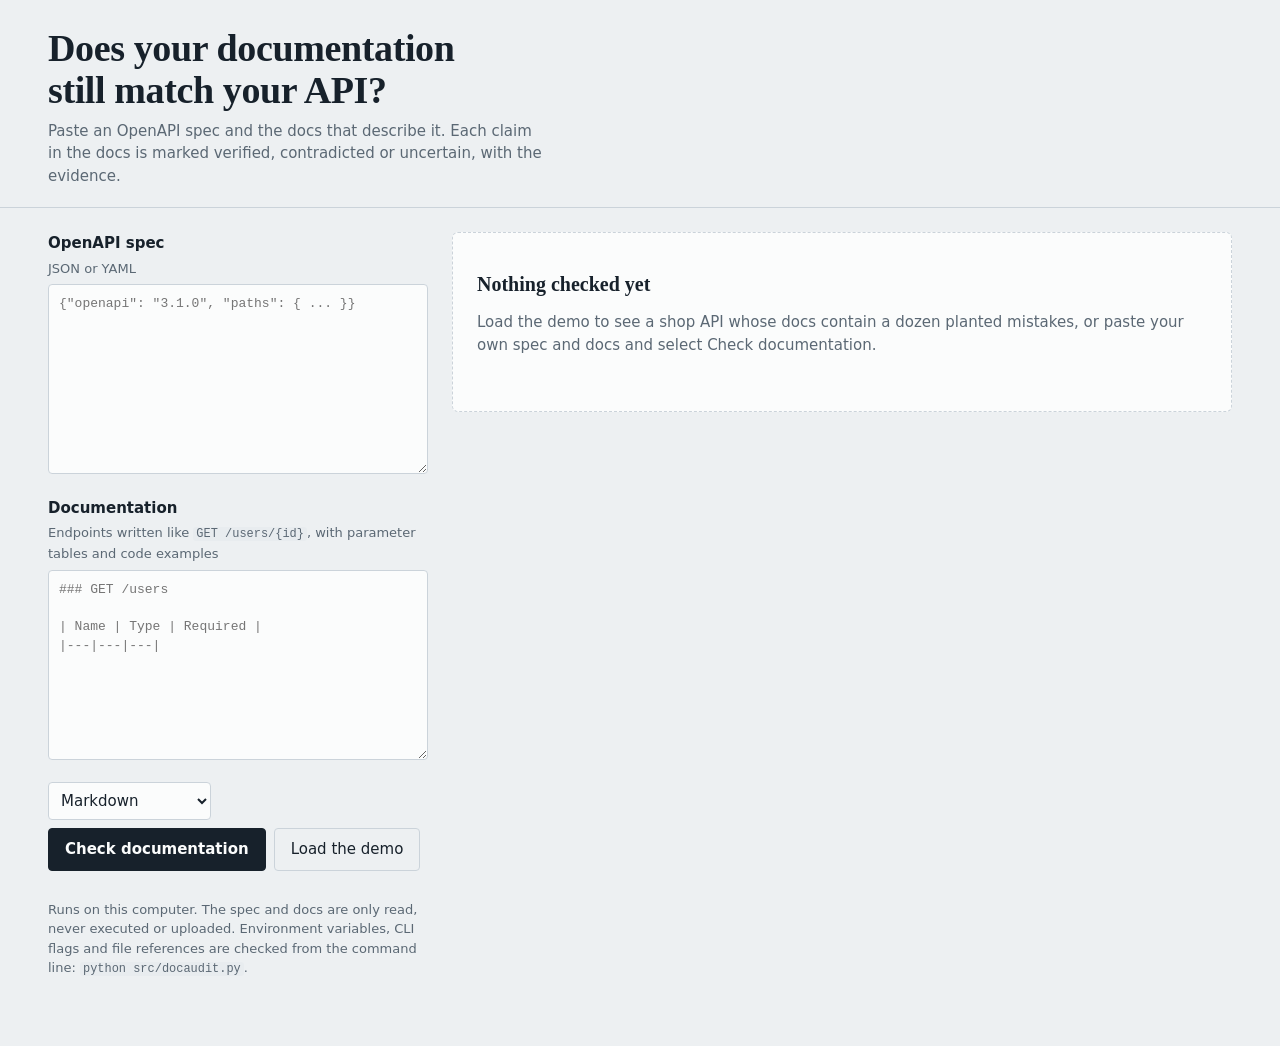
==== web/index.html @ e17659ed "feat: local web dashboard and demo project with planted documentation mistakes Co-Authored-By: Claud" ====
<!doctype html>
<html lang="en">
<head>
<meta charset="utf-8">
<meta name="viewport" content="width=device-width, initial-scale=1">
<title>Doc Check: does your documentation match your API?</title>
<style>
  :root {
    --paper: #edf0f2;
    --sheet: #fbfcfc;
    --ink: #17212b;
    --muted: #5b6874;
    --rule: #cbd3da;
    --red: #b8322a;
    --red-bg: #fbe9e7;
    --green: #1c7a5c;
    --green-bg: #e4f3ed;
    --amber: #96640f;
    --amber-bg: #fbf1dc;
    --blue: #2a4a7c;
    --serif: "Iowan Old Style", "Palatino Linotype", Palatino, Charter, Georgia, serif;
    --sans: system-ui, -apple-system, "Segoe UI", Roboto, sans-serif;
    --mono: ui-monospace, "Cascadia Mono", "SF Mono", Menlo, Consolas, monospace;
  }
  * { box-sizing: border-box; }
  body { margin: 0; background: var(--paper); color: var(--ink); font: 15px/1.5 var(--sans); }
  button, textarea, select { font: inherit; color: inherit; }
  :focus-visible { outline: 3px solid var(--blue); outline-offset: 2px; }

  header { padding: 28px clamp(16px, 4vw, 48px) 20px; display: flex; flex-wrap: wrap; gap: 24px;
    align-items: end; justify-content: space-between; border-bottom: 1px solid var(--rule); }
  h1 { margin: 0; font: 600 clamp(26px, 4vw, 38px)/1.1 var(--serif); letter-spacing: -0.01em; max-width: 22ch; }
  header p { margin: 8px 0 0; color: var(--muted); max-width: 52ch; }

  .score { text-align: right; min-width: 150px; }
  .score b { display: block; font: 600 64px/1 var(--serif); font-variant-numeric: tabular-nums; }
  .score span { color: var(--muted); font-size: 13px; }
  .score[data-band="good"] b { color: var(--green); }
  .score[data-band="mid"] b { color: var(--amber); }
  .score[data-band="bad"] b { color: var(--red); }

  main { display: grid; grid-template-columns: minmax(280px, 380px) 1fr; gap: 24px;
    padding: 24px clamp(16px, 4vw, 48px) 56px; align-items: start; }
  @media (max-width: 860px) { main { grid-template-columns: 1fr; } }

  .inputs { display: grid; gap: 16px; position: sticky; top: 16px; }
  @media (max-width: 860px) { .inputs { position: static; } }
  label { display: block; font-weight: 600; margin-bottom: 4px; }
  .hint { color: var(--muted); font-size: 13px; margin: 0 0 6px; }
  textarea { width: 100%; height: 190px; padding: 10px; background: var(--sheet); border: 1px solid var(--rule);
    border-radius: 4px; font: 13px/1.45 var(--mono); resize: vertical; }
  .row { display: flex; gap: 8px; flex-wrap: wrap; align-items: center; }
  select { padding: 8px; border: 1px solid var(--rule); border-radius: 4px; background: var(--sheet); }
  .btn { padding: 9px 16px; border-radius: 4px; border: 1px solid var(--ink); background: var(--ink);
    color: var(--sheet); cursor: pointer; font-weight: 600; }
  .btn.quiet { background: transparent; color: var(--ink); border-color: var(--rule); font-weight: 500; }
  .btn:hover { filter: brightness(1.15); }
  .btn[disabled] { opacity: .55; cursor: progress; }
  .note { color: var(--muted); font-size: 13px; }

  .results { min-width: 0; }
  .empty { border: 1px dashed var(--rule); border-radius: 6px; padding: 40px 24px; color: var(--muted); background: var(--sheet); }
  .empty h2 { margin: 0 0 6px; font: 600 20px var(--serif); color: var(--ink); }
  .error { border-left: 4px solid var(--red); background: var(--red-bg); padding: 12px 14px; border-radius: 0 4px 4px 0; }

  .bar { display: flex; flex-wrap: wrap; gap: 8px; align-items: center; margin-bottom: 12px; }
  .chip { padding: 6px 12px; border-radius: 999px; border: 1px solid var(--rule); background: var(--sheet); cursor: pointer; }
  .chip[aria-pressed="true"] { background: var(--ink); color: var(--sheet); border-color: var(--ink); }
  .summary { margin: 0 0 14px; color: var(--muted); }

  .doc { background: var(--sheet); border: 1px solid var(--rule); border-radius: 6px; overflow: hidden; }
  .line { display: grid; grid-template-columns: 52px 1fr; font: 13px/1.6 var(--mono); }
  .line .no { text-align: right; padding: 0 10px 0 0; color: #8793a0; user-select: none; border-right: 1px solid var(--rule); }
  .line .txt { padding: 0 14px; white-space: pre-wrap; overflow-wrap: anywhere; min-height: 1.6em; }
  .line.bad .txt { background: var(--red-bg); text-decoration: underline wavy var(--red) 1px; text-underline-offset: 4px; }
  .line.unsure .txt { background: var(--amber-bg); text-decoration: underline dotted var(--amber) 2px; text-underline-offset: 4px; }
  .line.ok .no { color: var(--green); font-weight: 700; }
  .line.hidden { display: none; }

  .notes { grid-column: 2; padding: 6px 14px 12px; font: 14px/1.5 var(--sans); display: grid; gap: 8px; }
  .notes.hidden { display: none; }
  .note-card { border-left: 4px solid var(--rule); padding: 6px 10px; background: #fff; border-radius: 0 4px 4px 0; }
  .note-card.bad { border-color: var(--red); }
  .note-card.unsure { border-color: var(--amber); }
  .note-card.ok { border-color: var(--green); }
  .note-card .why { font-weight: 600; }
  .note-card .ev, .note-card .fix { color: var(--muted); font-size: 13px; overflow-wrap: anywhere; }
  .note-card .fix { color: var(--ink); }
  code { font-family: var(--mono); font-size: .92em; background: #e8ecef; padding: 0 3px; border-radius: 3px; }

  .gaps { margin-top: 18px; padding: 14px 16px; background: var(--sheet); border: 1px solid var(--rule); border-radius: 6px; }
  .gaps h3 { margin: 0 0 6px; font: 600 17px var(--serif); }
  .gaps ul { margin: 0 0 10px; padding-left: 20px; }

  @media (prefers-reduced-motion: no-preference) {
    .score b { transition: color .3s; }
    .doc.fresh .line.bad { animation: flash .9s ease-out; }
    @keyframes flash { from { background: #f4b4ac; } }
  }
</style>
</head>
<body>
<header>
  <div>
    <h1>Does your documentation still match your API?</h1>
    <p>Paste an OpenAPI spec and the docs that describe it. Each claim in the docs is marked verified, contradicted or uncertain, with the evidence.</p>
  </div>
  <div class="score" id="score" hidden aria-live="polite">
    <b id="scoreNum">0</b>
    <span>documentation health, out of 100</span>
  </div>
</header>

<main>
  <section class="inputs" aria-label="Inputs">
    <div>
      <label for="spec">OpenAPI spec</label>
      <p class="hint">JSON or YAML</p>
      <textarea id="spec" spellcheck="false" placeholder='{"openapi": "3.1.0", "paths": { ... }}'></textarea>
    </div>
    <div>
      <label for="docs">Documentation</label>
      <p class="hint">Endpoints written like <code>GET /users/{id}</code>, with parameter tables and code examples</p>
      <textarea id="docs" spellcheck="false" placeholder="### GET /users&#10;&#10;| Name | Type | Required |&#10;|---|---|---|"></textarea>
    </div>
    <div class="row">
      <select id="format" aria-label="Documentation format">
        <option value="md">Markdown</option>
        <option value="rst">reStructuredText</option>
        <option value="adoc">AsciiDoc</option>
      </select>
      <button class="btn" id="run">Check documentation</button>
      <button class="btn quiet" id="demo">Load the demo</button>
    </div>
    <p class="note">Runs on this computer. The spec and docs are only read, never executed or uploaded. Environment variables, CLI flags and file references are checked from the command line: <code>python src/docaudit.py</code>.</p>
  </section>

  <section class="results" id="results" aria-live="polite">
    <div class="empty">
      <h2>Nothing checked yet</h2>
      <p>Load the demo to see a shop API whose docs contain a dozen planted mistakes, or paste your own spec and docs and select Check documentation.</p>
    </div>
  </section>
</main>

<script>
(() => {
  const $ = (id) => document.getElementById(id);
  const results = $("results");
  let state = null;
  let filter = "all";

  const KIND = { contradicted: "bad", uncertain: "unsure", verified: "ok" };
  const LABEL = { contradicted: "Contradicted", uncertain: "Uncertain", verified: "Verified" };

  function el(tag, cls, text) {
    const n = document.createElement(tag);
    if (cls) n.className = cls;
    if (text !== undefined) n.textContent = text;
    return n;
  }

  // Render `text` with `backticked` parts as <code>, without ever using innerHTML.
  function rich(parent, text) {
    text.split(/(`[^`]+`)/).forEach((part) => {
      if (part.startsWith("`") && part.endsWith("`") && part.length > 2) parent.appendChild(el("code", "", part.slice(1, -1)));
      else if (part) parent.appendChild(document.createTextNode(part));
    });
  }

  function showError(message) {
    results.replaceChildren();
    const box = el("div", "error");
    box.appendChild(el("strong", "", "Could not check the documentation. "));
    box.appendChild(document.createTextNode(message));
    results.appendChild(box);
  }

  async function run() {
    const btn = $("run");
    btn.disabled = true;
    btn.textContent = "Checking…";
    try {
      const res = await fetch("/api/audit", {
        method: "POST",
        headers: { "Content-Type": "application/json" },
        body: JSON.stringify({ spec: $("spec").value, docs: $("docs").value, format: $("format").value }),
      });
      const data = await res.json();
      if (!res.ok) { $("score").hidden = true; return showError(data.error || "Unexpected error."); }
      state = data; filter = "all";
      render();
    } catch (e) {
      showError("The local server did not answer. Is python web/server.py still running?");
    } finally {
      btn.disabled = false;
      btn.textContent = "Check documentation";
    }
  }

  async function loadDemo() {
    try {
      const res = await fetch("/api/demo");
      const d = await res.json();
      if (!res.ok) return showError(d.error || "Demo unavailable.");
      $("spec").value = d.spec; $("docs").value = d.docs; $("format").value = d.format;
      run();
    } catch (e) { showError("The local server did not answer."); }
  }

  function setScore(health) {
    const box = $("score");
    if (health.score === null || health.score === undefined) { box.hidden = true; return; }
    box.hidden = false;
    $("scoreNum").textContent = Math.round(health.score);
    box.dataset.band = health.score >= 85 ? "good" : health.score >= 60 ? "mid" : "bad";
  }

  function render() {
    setScore(state.health);
    results.replaceChildren();
    const s = state.summary;
    if (!state.findings.length) {
      const empty = el("div", "empty");
      empty.appendChild(el("h2", "", "No endpoint claims found"));
      empty.appendChild(el("p", "", "The checker looks for endpoints written like GET /users/{id} in headings, tables, lists or sentences. Add one and check again."));
      results.appendChild(empty);
      return;
    }

    const bar = el("div", "bar");
    [["all", "Everything"], ["contradicted", `Contradicted (${s.contradicted})`],
     ["uncertain", `Uncertain (${s.uncertain})`], ["verified", `Verified (${s.verified})`]].forEach(([key, text]) => {
      const b = el("button", "chip", text);
      b.setAttribute("aria-pressed", String(filter === key));
      b.addEventListener("click", () => { filter = key; applyFilter(); bar.querySelectorAll(".chip").forEach((c, i) => c.setAttribute("aria-pressed", String(["all","contradicted","uncertain","verified"][i] === key))); });
      bar.appendChild(b);
    });
    results.appendChild(bar);

    results.appendChild(el("p", "summary",
      `${state.claims_checked} endpoint claim(s) and ${state.examples_checked} example(s) checked against ${state.endpoints_in_spec} operation(s) in the spec.`));

    const byLine = new Map();
    state.findings.forEach((f) => { if (!byLine.has(f.line)) byLine.set(f.line, []); byLine.get(f.line).push(f); });

    const doc = el("div", "doc fresh");
    $("docs").value.split("\n").forEach((text, i) => {
      const n = i + 1;
      const found = byLine.get(n) || [];
      const worst = found.some((f) => f.verdict === "contradicted") ? "contradicted"
        : found.some((f) => f.verdict === "uncertain") ? "uncertain" : found.length ? "verified" : "";
      const line = el("div", "line" + (worst ? " " + KIND[worst] : ""));
      line.dataset.verdicts = [...new Set(found.map((f) => f.verdict))].join(" ");
      line.appendChild(el("div", "no", worst === "verified" ? "✓" : String(n)));
      line.appendChild(el("div", "txt", text));
      if (found.length) {
        const notes = el("div", "notes");
        found.forEach((f) => {
          const card = el("div", "note-card " + KIND[f.verdict]);
          card.dataset.verdict = f.verdict;
          const why = el("div", "why");
          why.appendChild(document.createTextNode(LABEL[f.verdict] + ": "));
          rich(why, f.message);
          card.appendChild(why);
          if (f.evidence) { const ev = el("div", "ev"); ev.appendChild(document.createTextNode("Evidence: ")); rich(ev, f.evidence); card.appendChild(ev); }
          if (f.fix) { const fx = el("div", "fix"); fx.appendChild(document.createTextNode("Suggested fix: ")); rich(fx, f.fix); card.appendChild(fx); }
          notes.appendChild(card);
        });
        const wrap = document.createDocumentFragment();
        wrap.appendChild(line);
        const row = el("div", "line notes-row");
        row.appendChild(el("div", "no", ""));
        row.appendChild(notes);
        notes.style.gridColumn = "auto";
        wrap.appendChild(row);
        doc.appendChild(wrap);
      } else {
        doc.appendChild(line);
      }
    });
    results.appendChild(doc);

    const gaps = [...(state.missing_required_params || []), ...(state.undocumented_operations || [])];
    if (gaps.length) {
      const box = el("div", "gaps");
      box.appendChild(el("h3", "", "Gaps in the documentation"));
      if (state.missing_required_params.length) {
        box.appendChild(el("p", "note", "Required parameters the docs never mention"));
        const ul = el("ul"); state.missing_required_params.forEach((t) => { const li = el("li"); rich(li, t); ul.appendChild(li); }); box.appendChild(ul);
      }
      if (state.undocumented_operations.length) {
        box.appendChild(el("p", "note", "Operations in the spec that no doc page describes"));
        const ul = el("ul"); state.undocumented_operations.forEach((t) => { const li = el("li"); rich(li, t); ul.appendChild(li); }); box.appendChild(ul);
      }
      results.appendChild(box);
    }
    applyFilter();
  }

  function applyFilter() {
    const lines = results.querySelectorAll(".doc > .line, .doc > * > .line");
    results.querySelectorAll(".note-card").forEach((c) => { c.hidden = filter !== "all" && c.dataset.verdict !== filter; });
    results.querySelectorAll(".line").forEach((l) => {
      if (l.classList.contains("notes-row")) {
        const visible = [...l.querySelectorAll(".note-card")].some((c) => !c.hidden);
        l.classList.toggle("hidden", !visible);
      }
    });
    void lines;
  }

  $("run").addEventListener("click", run);
  $("demo").addEventListener("click", loadDemo);
})();
</script>
</body>
</html>
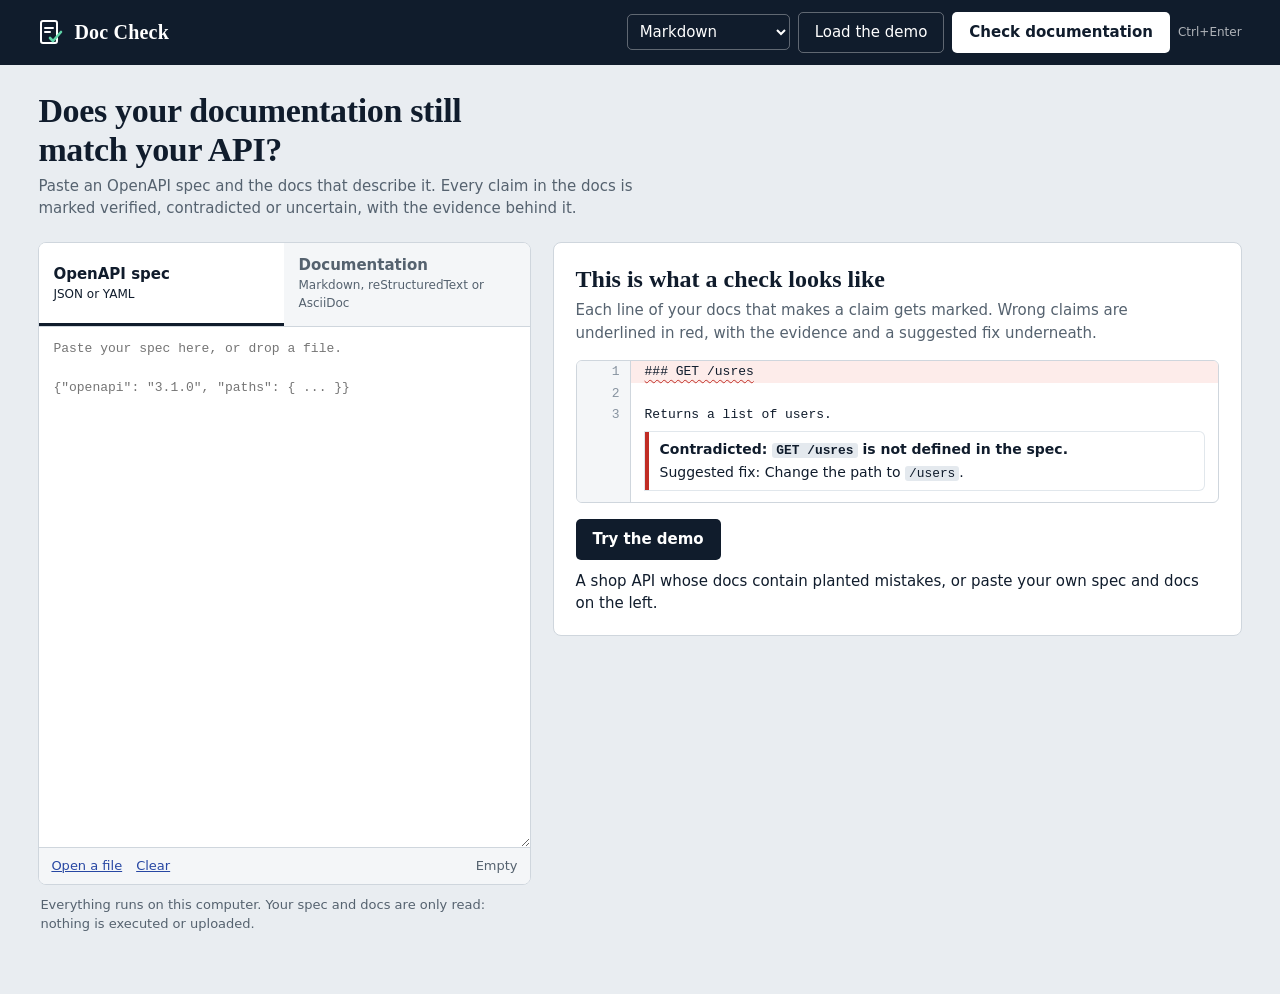
==== commit 87d98072: "feat(web): redesigned dashboard with sticky actions, tabbed editors, score ring, fix-first list and " ====
--- a/web/index.html
+++ b/web/index.html
@@ -6,141 +6,207 @@
 <title>Doc Check: does your documentation match your API?</title>
 <style>
   :root {
-    --paper: #edf0f2;
-    --sheet: #fbfcfc;
-    --ink: #17212b;
-    --muted: #5b6874;
-    --rule: #cbd3da;
-    --red: #b8322a;
-    --red-bg: #fbe9e7;
-    --green: #1c7a5c;
-    --green-bg: #e4f3ed;
-    --amber: #96640f;
-    --amber-bg: #fbf1dc;
-    --blue: #2a4a7c;
+    --paper: #e9edf1;
+    --sheet: #ffffff;
+    --wash: #f4f6f8;
+    --ink: #101c2c;
+    --muted: #55626f;
+    --rule: #cfd6dd;
+    --red: #c02d25;
+    --red-bg: #fdecea;
+    --green: #14795a;
+    --green-bg: #e3f4ed;
+    --amber: #965f08;
+    --amber-bg: #fcf1d9;
+    --blue: #2747a3;
     --serif: "Iowan Old Style", "Palatino Linotype", Palatino, Charter, Georgia, serif;
     --sans: system-ui, -apple-system, "Segoe UI", Roboto, sans-serif;
     --mono: ui-monospace, "Cascadia Mono", "SF Mono", Menlo, Consolas, monospace;
   }
   * { box-sizing: border-box; }
+  html { scroll-padding-top: 84px; }
   body { margin: 0; background: var(--paper); color: var(--ink); font: 15px/1.5 var(--sans); }
   button, textarea, select { font: inherit; color: inherit; }
   :focus-visible { outline: 3px solid var(--blue); outline-offset: 2px; }
-
-  header { padding: 28px clamp(16px, 4vw, 48px) 20px; display: flex; flex-wrap: wrap; gap: 24px;
-    align-items: end; justify-content: space-between; border-bottom: 1px solid var(--rule); }
-  h1 { margin: 0; font: 600 clamp(26px, 4vw, 38px)/1.1 var(--serif); letter-spacing: -0.01em; max-width: 22ch; }
-  header p { margin: 8px 0 0; color: var(--muted); max-width: 52ch; }
-
-  .score { text-align: right; min-width: 150px; }
-  .score b { display: block; font: 600 64px/1 var(--serif); font-variant-numeric: tabular-nums; }
-  .score span { color: var(--muted); font-size: 13px; }
-  .score[data-band="good"] b { color: var(--green); }
-  .score[data-band="mid"] b { color: var(--amber); }
-  .score[data-band="bad"] b { color: var(--red); }
-
-  main { display: grid; grid-template-columns: minmax(280px, 380px) 1fr; gap: 24px;
-    padding: 24px clamp(16px, 4vw, 48px) 56px; align-items: start; }
-  @media (max-width: 860px) { main { grid-template-columns: 1fr; } }
-
-  .inputs { display: grid; gap: 16px; position: sticky; top: 16px; }
-  @media (max-width: 860px) { .inputs { position: static; } }
-  label { display: block; font-weight: 600; margin-bottom: 4px; }
-  .hint { color: var(--muted); font-size: 13px; margin: 0 0 6px; }
-  textarea { width: 100%; height: 190px; padding: 10px; background: var(--sheet); border: 1px solid var(--rule);
-    border-radius: 4px; font: 13px/1.45 var(--mono); resize: vertical; }
-  .row { display: flex; gap: 8px; flex-wrap: wrap; align-items: center; }
-  select { padding: 8px; border: 1px solid var(--rule); border-radius: 4px; background: var(--sheet); }
-  .btn { padding: 9px 16px; border-radius: 4px; border: 1px solid var(--ink); background: var(--ink);
-    color: var(--sheet); cursor: pointer; font-weight: 600; }
-  .btn.quiet { background: transparent; color: var(--ink); border-color: var(--rule); font-weight: 500; }
-  .btn:hover { filter: brightness(1.15); }
-  .btn[disabled] { opacity: .55; cursor: progress; }
-  .note { color: var(--muted); font-size: 13px; }
-
-  .results { min-width: 0; }
-  .empty { border: 1px dashed var(--rule); border-radius: 6px; padding: 40px 24px; color: var(--muted); background: var(--sheet); }
-  .empty h2 { margin: 0 0 6px; font: 600 20px var(--serif); color: var(--ink); }
-  .error { border-left: 4px solid var(--red); background: var(--red-bg); padding: 12px 14px; border-radius: 0 4px 4px 0; }
-
-  .bar { display: flex; flex-wrap: wrap; gap: 8px; align-items: center; margin-bottom: 12px; }
-  .chip { padding: 6px 12px; border-radius: 999px; border: 1px solid var(--rule); background: var(--sheet); cursor: pointer; }
-  .chip[aria-pressed="true"] { background: var(--ink); color: var(--sheet); border-color: var(--ink); }
-  .summary { margin: 0 0 14px; color: var(--muted); }
-
-  .doc { background: var(--sheet); border: 1px solid var(--rule); border-radius: 6px; overflow: hidden; }
-  .line { display: grid; grid-template-columns: 52px 1fr; font: 13px/1.6 var(--mono); }
-  .line .no { text-align: right; padding: 0 10px 0 0; color: #8793a0; user-select: none; border-right: 1px solid var(--rule); }
-  .line .txt { padding: 0 14px; white-space: pre-wrap; overflow-wrap: anywhere; min-height: 1.6em; }
+  code { font-family: var(--mono); font-size: .92em; background: #e4e9ee; padding: 0 4px; border-radius: 3px; }
+
+  /* ---- top bar: always visible, so the actions can never scroll away ---- */
+  .bar { position: sticky; top: 0; z-index: 5; background: var(--ink); color: #fff;
+    display: flex; flex-wrap: wrap; align-items: center; gap: 12px 20px;
+    padding: 12px clamp(14px, 3vw, 40px); }
+  .brand { font: 600 20px/1 var(--serif); letter-spacing: .01em; margin-right: auto; display: flex; align-items: center; gap: 10px; }
+  .brand svg { flex: none; }
+  .actions { display: flex; flex-wrap: wrap; gap: 8px; align-items: center; }
+  .btn { padding: 8px 16px; border-radius: 5px; border: 1px solid transparent; cursor: pointer; font-weight: 600; white-space: nowrap; }
+  .btn.go { background: #fff; color: var(--ink); }
+  .btn.ghost { background: transparent; color: #fff; border-color: #ffffff55; font-weight: 500; }
+  .btn:hover { filter: brightness(.93); }
+  .btn.ghost:hover { background: #ffffff1a; filter: none; }
+  .btn[disabled] { opacity: .6; cursor: progress; }
+  .kbd { color: #ffffffaa; font-size: 12px; }
+  .bar select { background: transparent; color: #fff; border: 1px solid #ffffff55; border-radius: 5px; padding: 7px 8px; }
+  .bar select option { color: var(--ink); }
+
+  .intro { padding: 26px clamp(14px, 3vw, 40px) 4px; max-width: 1500px; margin: 0 auto; }
+  .intro h1 { margin: 0; font: 600 clamp(24px, 3.2vw, 34px)/1.15 var(--serif); letter-spacing: -.01em; max-width: 30ch; }
+  .intro p { margin: 6px 0 0; color: var(--muted); max-width: 68ch; }
+
+  main { display: grid; grid-template-columns: minmax(300px, 5fr) 7fr; gap: 22px;
+    padding: 18px clamp(14px, 3vw, 40px) 60px; max-width: 1500px; margin: 0 auto; align-items: start; }
+  @media (max-width: 960px) { main { grid-template-columns: 1fr; } }
+
+  /* ---- editor card ---- */
+  .editor { background: var(--sheet); border: 1px solid var(--rule); border-radius: 8px; overflow: hidden;
+    position: sticky; top: 76px; }
+  @media (max-width: 960px) { .editor { position: static; } }
+  .tabs { display: flex; border-bottom: 1px solid var(--rule); background: var(--wash); }
+  .tab { flex: 1; padding: 11px 14px; border: 0; background: transparent; cursor: pointer; font-weight: 600; color: var(--muted);
+    border-bottom: 3px solid transparent; text-align: left; }
+  .tab small { display: block; font-weight: 400; font-size: 12px; }
+  .tab[aria-selected="true"] { color: var(--ink); background: var(--sheet); border-bottom-color: var(--ink); }
+  .pane[hidden] { display: none; }
+  textarea { display: block; width: 100%; height: min(58vh, 520px); min-height: 260px; padding: 12px 14px; border: 0;
+    font: 13px/1.5 var(--mono); resize: vertical; background: var(--sheet); tab-size: 2; }
+  textarea.drag { background: var(--amber-bg); }
+  .editor-foot { display: flex; flex-wrap: wrap; gap: 8px 14px; align-items: center; padding: 8px 12px;
+    border-top: 1px solid var(--rule); background: var(--wash); font-size: 13px; color: var(--muted); }
+  .editor-foot .link { border: 0; background: none; color: var(--blue); cursor: pointer; padding: 0; text-decoration: underline; }
+  .editor-foot .count { margin-left: auto; font-variant-numeric: tabular-nums; }
+  .privacy { margin: 10px 2px 0; font-size: 13px; color: var(--muted); }
+
+  /* ---- results ---- */
+  .results { min-width: 0; display: grid; gap: 18px; }
+  .panel { background: var(--sheet); border: 1px solid var(--rule); border-radius: 8px; }
+  .error { border-left: 4px solid var(--red); background: var(--red-bg); padding: 12px 14px; border-radius: 0 6px 6px 0; }
+
+  .summary { display: grid; grid-template-columns: auto 1fr; gap: 14px 26px; padding: 18px 20px; align-items: center; }
+  @media (max-width: 560px) { .summary { grid-template-columns: 1fr; justify-items: center; text-align: center; } }
+  .ring { position: relative; width: 132px; height: 132px; }
+  .ring svg { transform: rotate(-90deg); }
+  .ring .num { position: absolute; inset: 0; display: grid; place-content: center; text-align: center; }
+  .ring b { font: 600 38px/1 var(--serif); font-variant-numeric: tabular-nums; }
+  .ring span { font-size: 12px; color: var(--muted); }
+  .ring[data-band="good"] { --c: var(--green); }
+  .ring[data-band="mid"] { --c: var(--amber); }
+  .ring[data-band="bad"] { --c: var(--red); }
+  .ring circle.fg { stroke: var(--c); }
+  .ring b { color: var(--c); }
+  .facts { width: 100%; min-width: 0; }
+  .facts h2 { margin: 0 0 4px; font: 600 20px/1.2 var(--serif); }
+  .facts p { margin: 0 0 12px; color: var(--muted); }
+  .split { display: flex; height: 12px; border-radius: 6px; overflow: hidden; background: var(--rule); }
+  .split i { display: block; min-width: 0; }
+  .split .r { background: var(--red); } .split .a { background: #d99a2b; } .split .g { background: var(--green); }
+  .legend { display: flex; flex-wrap: wrap; gap: 6px 18px; margin-top: 8px; font-size: 14px; }
+  .legend b { font-variant-numeric: tabular-nums; }
+  .dot { display: inline-block; width: 10px; height: 10px; border-radius: 50%; margin-right: 6px; }
+  .dot.r { background: var(--red); } .dot.a { background: #d99a2b; } .dot.g { background: var(--green); }
+
+  table.by { border-collapse: collapse; width: 100%; font-size: 14px; }
+  table.by caption { text-align: left; padding: 12px 20px 4px; font: 600 16px var(--serif); }
+  table.by th, table.by td { padding: 7px 20px; text-align: right; font-variant-numeric: tabular-nums; }
+  table.by th:first-child, table.by td:first-child { text-align: left; }
+  table.by thead th { color: var(--muted); font-weight: 500; border-bottom: 1px solid var(--rule); }
+  table.by tbody tr + tr td { border-top: 1px solid #e6ebf0; }
+  td.bad { color: var(--red); font-weight: 600; }
+
+  .first { padding: 14px 20px 16px; }
+  .first h3 { margin: 0 0 8px; font: 600 18px var(--serif); }
+  .first ol { margin: 0; padding: 0; list-style: none; display: grid; gap: 4px; }
+  .first button { width: 100%; text-align: left; background: var(--red-bg); border: 0; border-left: 4px solid var(--red);
+    border-radius: 0 5px 5px 0; padding: 7px 12px; cursor: pointer; display: grid; grid-template-columns: 56px 1fr; gap: 8px; align-items: baseline; }
+  .first button:hover { background: #f9d9d5; }
+  .first .ln { font: 12px var(--mono); color: var(--red); }
+  .first .more { color: var(--muted); font-size: 13px; padding: 4px 2px; }
+
+  .filters { display: flex; flex-wrap: wrap; gap: 8px; align-items: center; }
+  .filters .label { font-weight: 600; margin-right: 4px; }
+  .chip { padding: 6px 13px; border-radius: 999px; border: 1px solid var(--rule); background: var(--sheet); cursor: pointer; }
+  .chip[aria-pressed="true"] { background: var(--ink); color: #fff; border-color: var(--ink); }
+
+  .doc { background: var(--sheet); border: 1px solid var(--rule); border-radius: 8px; overflow: hidden; }
+  .line { display: grid; grid-template-columns: 54px 1fr; font: 13px/1.65 var(--mono); }
+  .line .no { text-align: right; padding: 0 10px 0 0; color: #8793a0; user-select: none; border-right: 1px solid var(--rule); background: var(--wash); }
+  .line .txt { padding: 0 14px; white-space: pre-wrap; overflow-wrap: anywhere; min-height: 1.65em; }
   .line.bad .txt { background: var(--red-bg); text-decoration: underline wavy var(--red) 1px; text-underline-offset: 4px; }
   .line.unsure .txt { background: var(--amber-bg); text-decoration: underline dotted var(--amber) 2px; text-underline-offset: 4px; }
   .line.ok .no { color: var(--green); font-weight: 700; }
   .line.hidden { display: none; }
-
-  .notes { grid-column: 2; padding: 6px 14px 12px; font: 14px/1.5 var(--sans); display: grid; gap: 8px; }
-  .notes.hidden { display: none; }
-  .note-card { border-left: 4px solid var(--rule); padding: 6px 10px; background: #fff; border-radius: 0 4px 4px 0; }
-  .note-card.bad { border-color: var(--red); }
-  .note-card.unsure { border-color: var(--amber); }
-  .note-card.ok { border-color: var(--green); }
+  .line.jump .txt { animation: jump 1.4s ease-out; }
+  @keyframes jump { 0%, 40% { box-shadow: inset 0 0 0 2px var(--blue); } 100% { box-shadow: inset 0 0 0 2px transparent; } }
+  .notes { padding: 6px 14px 12px; font: 14px/1.5 var(--sans); display: grid; gap: 8px; }
+  .note-card { border-left: 4px solid var(--rule); padding: 7px 11px; background: var(--sheet); border-radius: 0 5px 5px 0; box-shadow: 0 0 0 1px #e1e7ec; }
+  .note-card.bad { border-color: var(--red); } .note-card.unsure { border-color: var(--amber); } .note-card.ok { border-color: var(--green); }
   .note-card .why { font-weight: 600; }
-  .note-card .ev, .note-card .fix { color: var(--muted); font-size: 13px; overflow-wrap: anywhere; }
-  .note-card .fix { color: var(--ink); }
-  code { font-family: var(--mono); font-size: .92em; background: #e8ecef; padding: 0 3px; border-radius: 3px; }
-
-  .gaps { margin-top: 18px; padding: 14px 16px; background: var(--sheet); border: 1px solid var(--rule); border-radius: 6px; }
-  .gaps h3 { margin: 0 0 6px; font: 600 17px var(--serif); }
+  .note-card .ev { color: var(--muted); font-size: 13px; overflow-wrap: anywhere; }
+  .note-card .fix { font-size: 14px; display: flex; flex-wrap: wrap; gap: 4px 10px; align-items: baseline; margin-top: 2px; }
+  .copy { border: 1px solid var(--rule); background: var(--wash); border-radius: 4px; padding: 1px 8px; font-size: 12px; cursor: pointer; }
+
+  .gaps { padding: 14px 20px 6px; }
+  .gaps h3 { margin: 0 0 4px; font: 600 18px var(--serif); }
+  .gaps p { margin: 8px 0 2px; color: var(--muted); font-size: 14px; }
   .gaps ul { margin: 0 0 10px; padding-left: 20px; }
 
-  @media (prefers-reduced-motion: no-preference) {
-    .score b { transition: color .3s; }
-    .doc.fresh .line.bad { animation: flash .9s ease-out; }
-    @keyframes flash { from { background: #f4b4ac; } }
-  }
+  /* ---- empty state: a worked example instead of a blank box ---- */
+  .welcome { padding: 22px 22px 20px; }
+  .welcome h2 { margin: 0; font: 600 24px/1.2 var(--serif); }
+  .welcome > p { margin: 6px 0 16px; color: var(--muted); max-width: 60ch; }
+  .sample { border: 1px solid var(--rule); border-radius: 6px; overflow: hidden; margin-bottom: 16px; }
+  .sample .line.note-row { grid-template-columns: 54px 1fr; }
+  .welcome .cta { display: flex; flex-wrap: wrap; gap: 10px; align-items: center; }
+  .welcome .btn.go { background: var(--ink); color: #fff; }
+  .welcome .btn.ghost { color: var(--ink); border-color: var(--rule); }
+
+  @media (prefers-reduced-motion: reduce) { .line.jump .txt { animation: none; box-shadow: inset 0 0 0 2px var(--blue); } }
 </style>
 </head>
 <body>
-<header>
-  <div>
-    <h1>Does your documentation still match your API?</h1>
-    <p>Paste an OpenAPI spec and the docs that describe it. Each claim in the docs is marked verified, contradicted or uncertain, with the evidence.</p>
+<div class="bar">
+  <div class="brand">
+    <svg width="26" height="26" viewBox="0 0 26 26" aria-hidden="true"><rect x="3" y="2" width="16" height="22" rx="2" fill="none" stroke="#fff" stroke-width="2"/><path d="M7 9h8M7 13h5" stroke="#fff" stroke-width="2" stroke-linecap="round"/><path d="M12 19l3 3 8-9" fill="none" stroke="#5fd3a8" stroke-width="2.6" stroke-linecap="round" stroke-linejoin="round"/></svg>
+    Doc Check
   </div>
-  <div class="score" id="score" hidden aria-live="polite">
-    <b id="scoreNum">0</b>
-    <span>documentation health, out of 100</span>
+  <div class="actions">
+    <select id="format" aria-label="Documentation format">
+      <option value="md">Markdown</option>
+      <option value="rst">reStructuredText</option>
+      <option value="adoc">AsciiDoc</option>
+    </select>
+    <button class="btn ghost" id="demo">Load the demo</button>
+    <button class="btn go" id="run">Check documentation</button>
+    <span class="kbd" title="Keyboard shortcut">Ctrl+Enter</span>
   </div>
-</header>
+</div>
+
+<div class="intro">
+  <h1>Does your documentation still match your API?</h1>
+  <p>Paste an OpenAPI spec and the docs that describe it. Every claim in the docs is marked verified, contradicted or uncertain, with the evidence behind it.</p>
+</div>
 
 <main>
-  <section class="inputs" aria-label="Inputs">
-    <div>
-      <label for="spec">OpenAPI spec</label>
-      <p class="hint">JSON or YAML</p>
-      <textarea id="spec" spellcheck="false" placeholder='{"openapi": "3.1.0", "paths": { ... }}'></textarea>
+  <section aria-label="Inputs">
+    <div class="editor">
+      <div class="tabs" role="tablist">
+        <button class="tab" role="tab" id="tab-spec" aria-controls="pane-spec" aria-selected="true">OpenAPI spec<small>JSON or YAML</small></button>
+        <button class="tab" role="tab" id="tab-docs" aria-controls="pane-docs" aria-selected="false">Documentation<small>Markdown, reStructuredText or AsciiDoc</small></button>
+      </div>
+      <div class="pane" id="pane-spec" role="tabpanel" aria-labelledby="tab-spec">
+        <textarea id="spec" spellcheck="false" aria-label="OpenAPI spec" placeholder='Paste your spec here, or drop a file.&#10;&#10;{"openapi": "3.1.0", "paths": { ... }}'></textarea>
+      </div>
+      <div class="pane" id="pane-docs" role="tabpanel" aria-labelledby="tab-docs" hidden>
+        <textarea id="docs" spellcheck="false" aria-label="Documentation" placeholder="Paste your docs here, or drop a file.&#10;&#10;### GET /users&#10;&#10;| Name | Type | Required |&#10;|---|---|---|"></textarea>
+      </div>
+      <div class="editor-foot">
+        <button class="link" id="open">Open a file</button>
+        <button class="link" id="clear">Clear</button>
+        <span class="count" id="count" aria-live="polite"></span>
+      </div>
+      <input type="file" id="file" hidden>
     </div>
-    <div>
-      <label for="docs">Documentation</label>
-      <p class="hint">Endpoints written like <code>GET /users/{id}</code>, with parameter tables and code examples</p>
-      <textarea id="docs" spellcheck="false" placeholder="### GET /users&#10;&#10;| Name | Type | Required |&#10;|---|---|---|"></textarea>
-    </div>
-    <div class="row">
-      <select id="format" aria-label="Documentation format">
-        <option value="md">Markdown</option>
-        <option value="rst">reStructuredText</option>
-        <option value="adoc">AsciiDoc</option>
-      </select>
-      <button class="btn" id="run">Check documentation</button>
-      <button class="btn quiet" id="demo">Load the demo</button>
-    </div>
-    <p class="note">Runs on this computer. The spec and docs are only read, never executed or uploaded. Environment variables, CLI flags and file references are checked from the command line: <code>python src/docaudit.py</code>.</p>
+    <p class="privacy">Everything runs on this computer. Your spec and docs are only read: nothing is executed or uploaded.</p>
   </section>
 
-  <section class="results" id="results" aria-live="polite">
-    <div class="empty">
-      <h2>Nothing checked yet</h2>
-      <p>Load the demo to see a shop API whose docs contain a dozen planted mistakes, or paste your own spec and docs and select Check documentation.</p>
-    </div>
-  </section>
+  <section class="results" id="results" aria-live="polite"></section>
 </main>
 
 <script>
@@ -149,9 +215,11 @@
   const results = $("results");
   let state = null;
   let filter = "all";
+  let activeTab = "spec";
 
   const KIND = { contradicted: "bad", uncertain: "unsure", verified: "ok" };
   const LABEL = { contradicted: "Contradicted", uncertain: "Uncertain", verified: "Verified" };
+  const CHECKS = { endpoint: "Endpoints", parameter: "Parameters", response: "Response codes", example: "Code examples", "example-response": "Sample responses" };
 
   function el(tag, cls, text) {
     const n = document.createElement(tag);
@@ -159,15 +227,61 @@
     if (text !== undefined) n.textContent = text;
     return n;
   }
-
-  // Render `text` with `backticked` parts as <code>, without ever using innerHTML.
+  // Text with `backticked` parts shown as <code>; never uses innerHTML.
   function rich(parent, text) {
-    text.split(/(`[^`]+`)/).forEach((part) => {
-      if (part.startsWith("`") && part.endsWith("`") && part.length > 2) parent.appendChild(el("code", "", part.slice(1, -1)));
+    String(text).split(/(`[^`]+`)/).forEach((part) => {
+      if (part.length > 2 && part.startsWith("`") && part.endsWith("`")) parent.appendChild(el("code", "", part.slice(1, -1)));
       else if (part) parent.appendChild(document.createTextNode(part));
     });
   }
-
+  const plural = (n, word) => `${n} ${word}${n === 1 ? "" : "s"}`;
+
+  /* ---------- tabs and files ---------- */
+  function selectTab(name) {
+    activeTab = name;
+    ["spec", "docs"].forEach((t) => {
+      $("tab-" + t).setAttribute("aria-selected", String(t === name));
+      $("pane-" + t).hidden = t !== name;
+    });
+    updateCount();
+  }
+  function updateCount() {
+    const v = $(activeTab).value;
+    $("count").textContent = v ? `${plural(v.split("\n").length, "line")}, ${v.length.toLocaleString()} characters` : "Empty";
+  }
+  function loadText(target, text, name) {
+    $(target).value = text;
+    if (target === "docs" && name) {
+      const ext = name.split(".").pop().toLowerCase();
+      if (ext === "rst") $("format").value = "rst";
+      else if (ext === "adoc" || ext === "asciidoc") $("format").value = "adoc";
+      else if (ext === "md" || ext === "markdown") $("format").value = "md";
+    }
+    selectTab(target);
+  }
+  function readFile(file, target) {
+    const reader = new FileReader();
+    reader.onload = () => loadText(target, String(reader.result), file.name);
+    reader.readAsText(file);
+  }
+  ["spec", "docs"].forEach((t) => {
+    const area = $(t);
+    area.addEventListener("input", updateCount);
+    area.addEventListener("dragover", (e) => { e.preventDefault(); area.classList.add("drag"); });
+    area.addEventListener("dragleave", () => area.classList.remove("drag"));
+    area.addEventListener("drop", (e) => {
+      e.preventDefault(); area.classList.remove("drag");
+      if (e.dataTransfer.files[0]) readFile(e.dataTransfer.files[0], t);
+    });
+  });
+  $("tab-spec").addEventListener("click", () => selectTab("spec"));
+  $("tab-docs").addEventListener("click", () => selectTab("docs"));
+  $("open").addEventListener("click", () => $("file").click());
+  $("file").addEventListener("change", (e) => { if (e.target.files[0]) readFile(e.target.files[0], activeTab); e.target.value = ""; });
+  $("clear").addEventListener("click", () => { $(activeTab).value = ""; updateCount(); $(activeTab).focus(); });
+  document.addEventListener("keydown", (e) => { if ((e.ctrlKey || e.metaKey) && e.key === "Enter") { e.preventDefault(); run(); } });
+
+  /* ---------- server calls ---------- */
   function showError(message) {
     results.replaceChildren();
     const box = el("div", "error");
@@ -178,23 +292,25 @@
 
   async function run() {
     const btn = $("run");
-    btn.disabled = true;
-    btn.textContent = "Checking…";
+    if (btn.disabled) return;
+    btn.disabled = true; btn.textContent = "Checking…";
     try {
       const res = await fetch("/api/audit", {
-        method: "POST",
-        headers: { "Content-Type": "application/json" },
+        method: "POST", headers: { "Content-Type": "application/json" },
         body: JSON.stringify({ spec: $("spec").value, docs: $("docs").value, format: $("format").value }),
       });
       const data = await res.json();
-      if (!res.ok) { $("score").hidden = true; return showError(data.error || "Unexpected error."); }
+      if (!res.ok) {
+        // Point the person at the box that needs attention.
+        if (/spec/i.test(data.error || "")) selectTab("spec"); else if (/docs|documentation/i.test(data.error || "")) selectTab("docs");
+        return showError(data.error || "Unexpected error.");
+      }
       state = data; filter = "all";
       render();
     } catch (e) {
       showError("The local server did not answer. Is python web/server.py still running?");
     } finally {
-      btn.disabled = false;
-      btn.textContent = "Check documentation";
+      btn.disabled = false; btn.textContent = "Check documentation";
     }
   }
 
@@ -204,114 +320,244 @@
       const d = await res.json();
       if (!res.ok) return showError(d.error || "Demo unavailable.");
       $("spec").value = d.spec; $("docs").value = d.docs; $("format").value = d.format;
+      selectTab("docs");
       run();
     } catch (e) { showError("The local server did not answer."); }
   }
 
-  function setScore(health) {
-    const box = $("score");
-    if (health.score === null || health.score === undefined) { box.hidden = true; return; }
-    box.hidden = false;
-    $("scoreNum").textContent = Math.round(health.score);
-    box.dataset.band = health.score >= 85 ? "good" : health.score >= 60 ? "mid" : "bad";
+  /* ---------- results ---------- */
+  function ring(score) {
+    const band = score >= 85 ? "good" : score >= 60 ? "mid" : "bad";
+    const box = el("div", "ring"); box.dataset.band = band;
+    const R = 56, C = 2 * Math.PI * R;
+    const ns = "http://www.w3.org/2000/svg";
+    const svg = document.createElementNS(ns, "svg");
+    svg.setAttribute("width", "132"); svg.setAttribute("height", "132"); svg.setAttribute("viewBox", "0 0 132 132");
+    svg.setAttribute("role", "img"); svg.setAttribute("aria-label", `Documentation health ${Math.round(score)} out of 100`);
+    [["bg", "#e1e7ec"], ["fg", ""]].forEach(([cls, stroke]) => {
+      const c = document.createElementNS(ns, "circle");
+      c.setAttribute("cx", "66"); c.setAttribute("cy", "66"); c.setAttribute("r", String(R));
+      c.setAttribute("fill", "none"); c.setAttribute("stroke-width", "12"); c.setAttribute("class", cls);
+      if (stroke) c.setAttribute("stroke", stroke);
+      else { c.setAttribute("stroke-linecap", "round"); c.setAttribute("stroke-dasharray", `${(C * score) / 100} ${C}`); }
+      svg.appendChild(c);
+    });
+    box.appendChild(svg);
+    const num = el("div", "num");
+    num.appendChild(el("b", "", String(Math.round(score))));
+    num.appendChild(el("span", "", "out of 100"));
+    box.appendChild(num);
+    return box;
+  }
+
+  function summaryPanel() {
+    const s = state.summary, total = s.contradicted + s.uncertain + s.verified;
+    const panel = el("div", "panel summary");
+    const score = state.health && state.health.score;
+    if (score !== null && score !== undefined) panel.appendChild(ring(score)); else panel.style.gridTemplateColumns = "1fr";
+    const facts = el("div", "facts");
+    facts.appendChild(el("h2", "", s.contradicted ? `${plural(s.contradicted, "claim")} in the docs ${s.contradicted === 1 ? "is" : "are"} wrong` : "No wrong claims found"));
+    facts.appendChild(el("p", "", `${plural(state.claims_checked, "endpoint claim")} and ${plural(state.examples_checked, "example")} checked against ${plural(state.endpoints_in_spec, "operation")} in the spec.`));
+    const split = el("div", "split");
+    [["r", s.contradicted], ["a", s.uncertain], ["g", s.verified]].forEach(([c, n]) => {
+      if (!n) return; const seg = el("i", c); seg.style.flex = String(n); split.appendChild(seg);
+    });
+    split.setAttribute("role", "img");
+    split.setAttribute("aria-label", `${s.contradicted} contradicted, ${s.uncertain} uncertain, ${s.verified} verified, out of ${total}`);
+    facts.appendChild(split);
+    const legend = el("div", "legend");
+    [["r", "contradicted", s.contradicted], ["a", "uncertain", s.uncertain], ["g", "verified", s.verified]].forEach(([c, word, n]) => {
+      const item = el("span"); item.appendChild(el("i", "dot " + c));
+      item.appendChild(el("b", "", String(n))); item.appendChild(document.createTextNode(" " + word));
+      legend.appendChild(item);
+    });
+    facts.appendChild(legend);
+    panel.appendChild(facts);
+    return panel;
+  }
+
+  function breakdownPanel() {
+    const rows = {};
+    state.findings.forEach((f) => {
+      const r = rows[f.check] || (rows[f.check] = { contradicted: 0, uncertain: 0, verified: 0 });
+      r[f.verdict] += 1;
+    });
+    const keys = Object.keys(rows);
+    if (keys.length < 2) return null;
+    const table = el("table", "by panel");
+    table.appendChild(el("caption", "", "What was checked"));
+    const head = el("thead"); const hr = el("tr");
+    ["", "Verified", "Uncertain", "Contradicted"].forEach((h) => hr.appendChild(el("th", "", h)));
+    head.appendChild(hr); table.appendChild(head);
+    const body = el("tbody");
+    keys.forEach((k) => {
+      const tr = el("tr"); tr.appendChild(el("td", "", CHECKS[k] || k));
+      tr.appendChild(el("td", "", String(rows[k].verified)));
+      tr.appendChild(el("td", "", String(rows[k].uncertain)));
+      tr.appendChild(el("td", rows[k].contradicted ? "bad" : "", String(rows[k].contradicted)));
+      body.appendChild(tr);
+    });
+    table.appendChild(body);
+    return table;
+  }
+
+  function fixFirstPanel() {
+    const bad = state.findings.filter((f) => f.verdict === "contradicted").sort((a, b) => a.line - b.line);
+    if (!bad.length) return null;
+    const panel = el("div", "panel first");
+    panel.appendChild(el("h3", "", "Fix these first"));
+    const list = el("ol");
+    bad.slice(0, 8).forEach((f) => {
+      const li = el("li"); const b = el("button");
+      b.type = "button"; b.appendChild(el("span", "ln", "line " + f.line));
+      const msg = el("span"); rich(msg, f.message); b.appendChild(msg);
+      b.addEventListener("click", () => jumpTo(f.line));
+      li.appendChild(b); list.appendChild(li);
+    });
+    panel.appendChild(list);
+    if (bad.length > 8) panel.appendChild(el("div", "more", `and ${bad.length - 8} more, marked in the document below`));
+    return panel;
+  }
+
+  function jumpTo(n) {
+    filter = "all"; applyFilter();
+    const row = document.getElementById("line-" + n);
+    if (!row) return;
+    row.scrollIntoView({ behavior: matchMedia("(prefers-reduced-motion: reduce)").matches ? "auto" : "smooth", block: "center" });
+    row.classList.remove("jump"); void row.offsetWidth; row.classList.add("jump");
+  }
+
+  function noteCard(f) {
+    const card = el("div", "note-card " + KIND[f.verdict]);
+    card.dataset.verdict = f.verdict;
+    const why = el("div", "why");
+    why.appendChild(document.createTextNode(LABEL[f.verdict] + ": ")); rich(why, f.message);
+    card.appendChild(why);
+    if (f.evidence) { const ev = el("div", "ev"); ev.appendChild(document.createTextNode("Evidence: ")); rich(ev, f.evidence); card.appendChild(ev); }
+    if (f.fix) {
+      const fx = el("div", "fix");
+      const text = el("span"); text.appendChild(document.createTextNode("Suggested fix: ")); rich(text, f.fix); fx.appendChild(text);
+      const copy = el("button", "copy", "Copy fix"); copy.type = "button";
+      copy.addEventListener("click", async () => {
+        try { await navigator.clipboard.writeText(f.fix.replace(/`/g, "")); copy.textContent = "Copied"; }
+        catch (e) { copy.textContent = "Copy failed"; }
+        setTimeout(() => { copy.textContent = "Copy fix"; }, 1500);
+      });
+      fx.appendChild(copy); card.appendChild(fx);
+    }
+    return card;
+  }
+
+  function docView() {
+    const byLine = new Map();
+    state.findings.forEach((f) => { if (!byLine.has(f.line)) byLine.set(f.line, []); byLine.get(f.line).push(f); });
+    const doc = el("div", "doc");
+    $("docs").value.split("\n").forEach((text, i) => {
+      const n = i + 1, found = byLine.get(n) || [];
+      const worst = found.some((f) => f.verdict === "contradicted") ? "contradicted"
+        : found.some((f) => f.verdict === "uncertain") ? "uncertain" : found.length ? "verified" : "";
+      const line = el("div", "line" + (worst ? " " + KIND[worst] : "")); line.id = "line-" + n;
+      line.appendChild(el("div", "no", worst === "verified" ? "✓" : String(n)));
+      line.appendChild(el("div", "txt", text));
+      doc.appendChild(line);
+      if (found.length) {
+        const row = el("div", "line notes-row"); row.appendChild(el("div", "no", ""));
+        const notes = el("div", "notes"); found.forEach((f) => notes.appendChild(noteCard(f)));
+        row.appendChild(notes); doc.appendChild(row);
+      }
+    });
+    return doc;
+  }
+
+  function filterBar() {
+    const s = state.summary;
+    const bar = el("div", "filters"); bar.appendChild(el("span", "label", "Show"));
+    [["all", "Everything"], ["contradicted", `Contradicted (${s.contradicted})`], ["uncertain", `Uncertain (${s.uncertain})`], ["verified", `Verified (${s.verified})`]].forEach(([key, text]) => {
+      const b = el("button", "chip", text); b.type = "button"; b.dataset.key = key;
+      b.setAttribute("aria-pressed", String(filter === key));
+      b.addEventListener("click", () => { filter = key; applyFilter(); });
+      bar.appendChild(b);
+    });
+    return bar;
+  }
+
+  function gapsPanel() {
+    const missing = state.missing_required_params || [], undocumented = state.undocumented_operations || [];
+    if (!missing.length && !undocumented.length) return null;
+    const box = el("div", "panel gaps"); box.appendChild(el("h3", "", "Gaps in the documentation"));
+    const list = (intro, items) => {
+      box.appendChild(el("p", "", intro));
+      const ul = el("ul"); items.forEach((t) => { const li = el("li"); rich(li, t); ul.appendChild(li); }); box.appendChild(ul);
+    };
+    if (missing.length) list("Required parameters the docs never mention", missing);
+    if (undocumented.length) list("Operations in the spec that no doc page describes", undocumented);
+    return box;
   }
 
   function render() {
-    setScore(state.health);
     results.replaceChildren();
-    const s = state.summary;
+    const gaps = gapsPanel();
     if (!state.findings.length) {
-      const empty = el("div", "empty");
+      const empty = el("div", "panel welcome");
       empty.appendChild(el("h2", "", "No endpoint claims found"));
-      empty.appendChild(el("p", "", "The checker looks for endpoints written like GET /users/{id} in headings, tables, lists or sentences. Add one and check again."));
+      const total = (state.undocumented_operations || []).length;
+      empty.appendChild(el("p", "", "The checker looks for endpoints written like GET /users/{id} in headings, tables, lists or sentences. Add one and check again." +
+        (total ? ` Your spec defines ${plural(total, "operation")}, listed below. Each one is a good place to start documenting.` : "")));
       results.appendChild(empty);
+      if (gaps) results.appendChild(gaps);
       return;
     }
-
-    const bar = el("div", "bar");
-    [["all", "Everything"], ["contradicted", `Contradicted (${s.contradicted})`],
-     ["uncertain", `Uncertain (${s.uncertain})`], ["verified", `Verified (${s.verified})`]].forEach(([key, text]) => {
-      const b = el("button", "chip", text);
-      b.setAttribute("aria-pressed", String(filter === key));
-      b.addEventListener("click", () => { filter = key; applyFilter(); bar.querySelectorAll(".chip").forEach((c, i) => c.setAttribute("aria-pressed", String(["all","contradicted","uncertain","verified"][i] === key))); });
-      bar.appendChild(b);
-    });
-    results.appendChild(bar);
-
-    results.appendChild(el("p", "summary",
-      `${state.claims_checked} endpoint claim(s) and ${state.examples_checked} example(s) checked against ${state.endpoints_in_spec} operation(s) in the spec.`));
-
-    const byLine = new Map();
-    state.findings.forEach((f) => { if (!byLine.has(f.line)) byLine.set(f.line, []); byLine.get(f.line).push(f); });
-
-    const doc = el("div", "doc fresh");
-    $("docs").value.split("\n").forEach((text, i) => {
-      const n = i + 1;
-      const found = byLine.get(n) || [];
-      const worst = found.some((f) => f.verdict === "contradicted") ? "contradicted"
-        : found.some((f) => f.verdict === "uncertain") ? "uncertain" : found.length ? "verified" : "";
-      const line = el("div", "line" + (worst ? " " + KIND[worst] : ""));
-      line.dataset.verdicts = [...new Set(found.map((f) => f.verdict))].join(" ");
-      line.appendChild(el("div", "no", worst === "verified" ? "✓" : String(n)));
-      line.appendChild(el("div", "txt", text));
-      if (found.length) {
-        const notes = el("div", "notes");
-        found.forEach((f) => {
-          const card = el("div", "note-card " + KIND[f.verdict]);
-          card.dataset.verdict = f.verdict;
-          const why = el("div", "why");
-          why.appendChild(document.createTextNode(LABEL[f.verdict] + ": "));
-          rich(why, f.message);
-          card.appendChild(why);
-          if (f.evidence) { const ev = el("div", "ev"); ev.appendChild(document.createTextNode("Evidence: ")); rich(ev, f.evidence); card.appendChild(ev); }
-          if (f.fix) { const fx = el("div", "fix"); fx.appendChild(document.createTextNode("Suggested fix: ")); rich(fx, f.fix); card.appendChild(fx); }
-          notes.appendChild(card);
-        });
-        const wrap = document.createDocumentFragment();
-        wrap.appendChild(line);
-        const row = el("div", "line notes-row");
-        row.appendChild(el("div", "no", ""));
-        row.appendChild(notes);
-        notes.style.gridColumn = "auto";
-        wrap.appendChild(row);
-        doc.appendChild(wrap);
-      } else {
-        doc.appendChild(line);
-      }
-    });
-    results.appendChild(doc);
-
-    const gaps = [...(state.missing_required_params || []), ...(state.undocumented_operations || [])];
-    if (gaps.length) {
-      const box = el("div", "gaps");
-      box.appendChild(el("h3", "", "Gaps in the documentation"));
-      if (state.missing_required_params.length) {
-        box.appendChild(el("p", "note", "Required parameters the docs never mention"));
-        const ul = el("ul"); state.missing_required_params.forEach((t) => { const li = el("li"); rich(li, t); ul.appendChild(li); }); box.appendChild(ul);
-      }
-      if (state.undocumented_operations.length) {
-        box.appendChild(el("p", "note", "Operations in the spec that no doc page describes"));
-        const ul = el("ul"); state.undocumented_operations.forEach((t) => { const li = el("li"); rich(li, t); ul.appendChild(li); }); box.appendChild(ul);
-      }
-      results.appendChild(box);
-    }
+    results.appendChild(summaryPanel());
+    const first = fixFirstPanel(); if (first) results.appendChild(first);
+    const by = breakdownPanel(); if (by) results.appendChild(by);
+    results.appendChild(filterBar());
+    results.appendChild(docView());
+    if (gaps) results.appendChild(gaps);
     applyFilter();
   }
 
   function applyFilter() {
-    const lines = results.querySelectorAll(".doc > .line, .doc > * > .line");
+    results.querySelectorAll(".chip").forEach((c) => c.setAttribute("aria-pressed", String(c.dataset.key === filter)));
     results.querySelectorAll(".note-card").forEach((c) => { c.hidden = filter !== "all" && c.dataset.verdict !== filter; });
-    results.querySelectorAll(".line").forEach((l) => {
-      if (l.classList.contains("notes-row")) {
-        const visible = [...l.querySelectorAll(".note-card")].some((c) => !c.hidden);
-        l.classList.toggle("hidden", !visible);
-      }
-    });
-    void lines;
+    results.querySelectorAll(".notes-row").forEach((row) => {
+      row.classList.toggle("hidden", ![...row.querySelectorAll(".note-card")].some((c) => !c.hidden));
+    });
+  }
+
+  /* ---------- first screen: a worked example ---------- */
+  function welcome() {
+    const box = el("div", "panel welcome");
+    box.appendChild(el("h2", "", "This is what a check looks like"));
+    box.appendChild(el("p", "", "Each line of your docs that makes a claim gets marked. Wrong claims are underlined in red, with the evidence and a suggested fix underneath."));
+    const sample = el("div", "sample");
+    const rows = [
+      ["1", "### GET /usres", "bad"],
+      ["2", "", ""],
+      ["3", "Returns a list of users.", ""],
+    ];
+    rows.forEach(([n, text, kind]) => {
+      const line = el("div", "line" + (kind ? " " + kind : ""));
+      line.appendChild(el("div", "no", n)); line.appendChild(el("div", "txt", text)); sample.appendChild(line);
+    });
+    const note = el("div", "line"); note.appendChild(el("div", "no", ""));
+    const notes = el("div", "notes");
+    const card = el("div", "note-card bad");
+    const why = el("div", "why"); why.appendChild(document.createTextNode("Contradicted: ")); rich(why, "`GET /usres` is not defined in the spec."); card.appendChild(why);
+    const fx = el("div", "fix"); const fxText = el("span"); fxText.appendChild(document.createTextNode("Suggested fix: ")); rich(fxText, "Change the path to `/users`."); fx.appendChild(fxText); card.appendChild(fx);
+    notes.appendChild(card); note.appendChild(notes); sample.appendChild(note);
+    box.appendChild(sample);
+    const cta = el("div", "cta");
+    const demo = el("button", "btn go", "Try the demo"); demo.type = "button"; demo.addEventListener("click", loadDemo);
+    cta.appendChild(demo);
+    cta.appendChild(el("span", "", "A shop API whose docs contain planted mistakes, or paste your own spec and docs on the left."));
+    box.appendChild(cta);
+    return box;
   }
 
   $("run").addEventListener("click", run);
   $("demo").addEventListener("click", loadDemo);
+  results.appendChild(welcome());
+  updateCount();
 })();
 </script>
 </body>
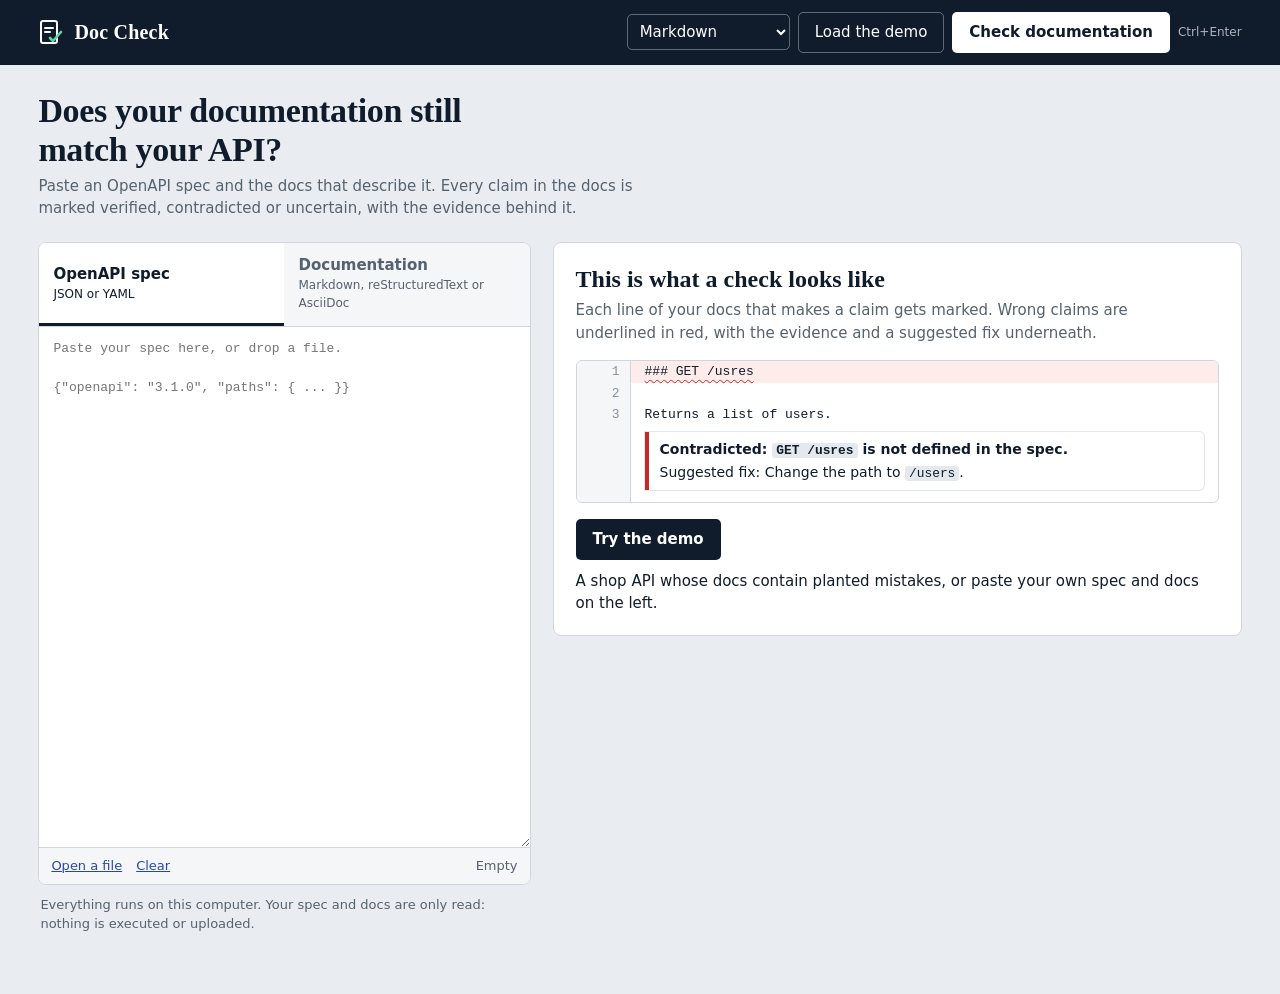
==== commit 5c8ff930: "fix: report a failed PR comment post; stop dashboard overflowing on phone widths Co-Authored-By: Cla" ====
--- a/web/index.html
+++ b/web/index.html
@@ -51,9 +51,9 @@
   .intro h1 { margin: 0; font: 600 clamp(24px, 3.2vw, 34px)/1.15 var(--serif); letter-spacing: -.01em; max-width: 30ch; }
   .intro p { margin: 6px 0 0; color: var(--muted); max-width: 68ch; }
 
-  main { display: grid; grid-template-columns: minmax(300px, 5fr) 7fr; gap: 22px;
+  main { display: grid; grid-template-columns: minmax(300px, 5fr) minmax(0, 7fr); gap: 22px;
     padding: 18px clamp(14px, 3vw, 40px) 60px; max-width: 1500px; margin: 0 auto; align-items: start; }
-  @media (max-width: 960px) { main { grid-template-columns: 1fr; } }
+  @media (max-width: 960px) { main { grid-template-columns: minmax(0, 1fr); } }
 
   /* ---- editor card ---- */
   .editor { background: var(--sheet); border: 1px solid var(--rule); border-radius: 8px; overflow: hidden;
@@ -75,11 +75,11 @@
   .privacy { margin: 10px 2px 0; font-size: 13px; color: var(--muted); }
 
   /* ---- results ---- */
-  .results { min-width: 0; display: grid; gap: 18px; }
+  .results { min-width: 0; display: grid; grid-template-columns: minmax(0, 1fr); gap: 18px; }
   .panel { background: var(--sheet); border: 1px solid var(--rule); border-radius: 8px; }
   .error { border-left: 4px solid var(--red); background: var(--red-bg); padding: 12px 14px; border-radius: 0 6px 6px 0; }
 
-  .summary { display: grid; grid-template-columns: auto 1fr; gap: 14px 26px; padding: 18px 20px; align-items: center; }
+  .summary { display: grid; grid-template-columns: auto minmax(0, 1fr); gap: 14px 26px; padding: 18px 20px; align-items: center; }
   @media (max-width: 560px) { .summary { grid-template-columns: 1fr; justify-items: center; text-align: center; } }
   .ring { position: relative; width: 132px; height: 132px; }
   .ring svg { transform: rotate(-90deg); }
@@ -106,6 +106,7 @@
   table.by caption { text-align: left; padding: 12px 20px 4px; font: 600 16px var(--serif); }
   table.by th, table.by td { padding: 7px 20px; text-align: right; font-variant-numeric: tabular-nums; }
   table.by th:first-child, table.by td:first-child { text-align: left; }
+  @media (max-width: 560px) { table.by th, table.by td { padding: 7px 8px; } table.by caption { padding: 12px 8px 4px; } table.by th:first-child, table.by td:first-child { padding-left: 14px; } table.by thead th { font-size: 12px; } }
   table.by thead th { color: var(--muted); font-weight: 500; border-bottom: 1px solid var(--rule); }
   table.by tbody tr + tr td { border-top: 1px solid #e6ebf0; }
   td.bad { color: var(--red); font-weight: 600; }
@@ -114,7 +115,7 @@
   .first h3 { margin: 0 0 8px; font: 600 18px var(--serif); }
   .first ol { margin: 0; padding: 0; list-style: none; display: grid; gap: 4px; }
   .first button { width: 100%; text-align: left; background: var(--red-bg); border: 0; border-left: 4px solid var(--red);
-    border-radius: 0 5px 5px 0; padding: 7px 12px; cursor: pointer; display: grid; grid-template-columns: 56px 1fr; gap: 8px; align-items: baseline; }
+    border-radius: 0 5px 5px 0; padding: 7px 12px; cursor: pointer; display: grid; grid-template-columns: 56px minmax(0, 1fr); gap: 8px; align-items: baseline; }
   .first button:hover { background: #f9d9d5; }
   .first .ln { font: 12px var(--mono); color: var(--red); }
   .first .more { color: var(--muted); font-size: 13px; padding: 4px 2px; }
@@ -125,7 +126,7 @@
   .chip[aria-pressed="true"] { background: var(--ink); color: #fff; border-color: var(--ink); }
 
   .doc { background: var(--sheet); border: 1px solid var(--rule); border-radius: 8px; overflow: hidden; }
-  .line { display: grid; grid-template-columns: 54px 1fr; font: 13px/1.65 var(--mono); }
+  .line { display: grid; grid-template-columns: 54px minmax(0, 1fr); font: 13px/1.65 var(--mono); }
   .line .no { text-align: right; padding: 0 10px 0 0; color: #8793a0; user-select: none; border-right: 1px solid var(--rule); background: var(--wash); }
   .line .txt { padding: 0 14px; white-space: pre-wrap; overflow-wrap: anywhere; min-height: 1.65em; }
   .line.bad .txt { background: var(--red-bg); text-decoration: underline wavy var(--red) 1px; text-underline-offset: 4px; }
@@ -134,7 +135,7 @@
   .line.hidden { display: none; }
   .line.jump .txt { animation: jump 1.4s ease-out; }
   @keyframes jump { 0%, 40% { box-shadow: inset 0 0 0 2px var(--blue); } 100% { box-shadow: inset 0 0 0 2px transparent; } }
-  .notes { padding: 6px 14px 12px; font: 14px/1.5 var(--sans); display: grid; gap: 8px; }
+  .notes { min-width: 0; padding: 6px 14px 12px; font: 14px/1.5 var(--sans); display: grid; gap: 8px; }
   .note-card { border-left: 4px solid var(--rule); padding: 7px 11px; background: var(--sheet); border-radius: 0 5px 5px 0; box-shadow: 0 0 0 1px #e1e7ec; }
   .note-card.bad { border-color: var(--red); } .note-card.unsure { border-color: var(--amber); } .note-card.ok { border-color: var(--green); }
   .note-card .why { font-weight: 600; }
@@ -152,7 +153,7 @@
   .welcome h2 { margin: 0; font: 600 24px/1.2 var(--serif); }
   .welcome > p { margin: 6px 0 16px; color: var(--muted); max-width: 60ch; }
   .sample { border: 1px solid var(--rule); border-radius: 6px; overflow: hidden; margin-bottom: 16px; }
-  .sample .line.note-row { grid-template-columns: 54px 1fr; }
+  .sample .line.note-row { grid-template-columns: 54px minmax(0, 1fr); }
   .welcome .cta { display: flex; flex-wrap: wrap; gap: 10px; align-items: center; }
   .welcome .btn.go { background: var(--ink); color: #fff; }
   .welcome .btn.ghost { color: var(--ink); border-color: var(--rule); }
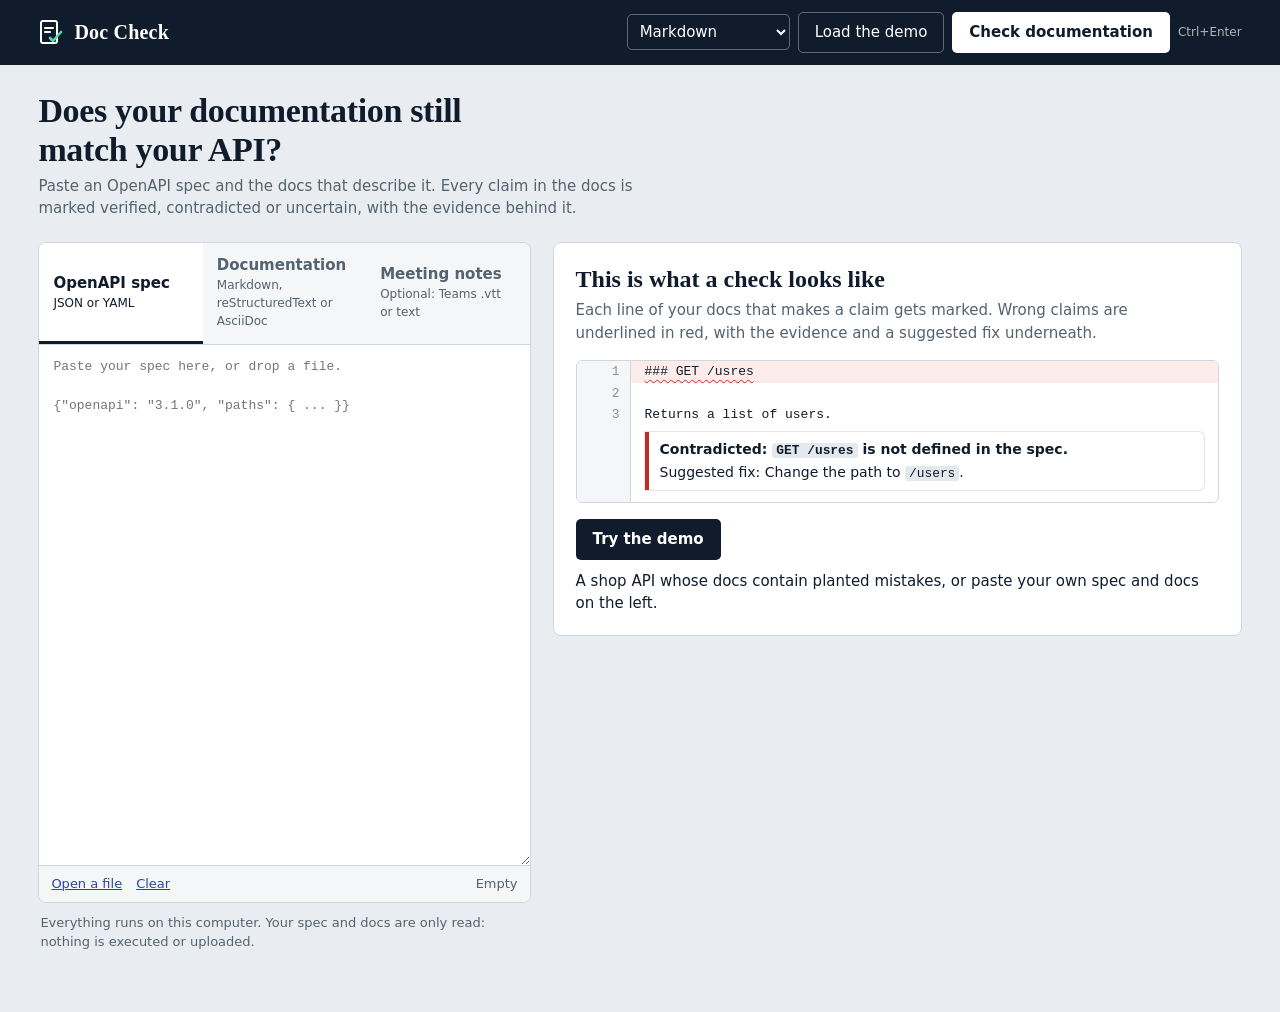
==== commit a4afc67e: "feat: PR-scoped audits, baseline/ignore, SARIF, meeting-notes checks, infra docs checks, API breakin" ====
--- a/web/index.html
+++ b/web/index.html
@@ -143,6 +143,11 @@
   .note-card .fix { font-size: 14px; display: flex; flex-wrap: wrap; gap: 4px 10px; align-items: baseline; margin-top: 2px; }
   .copy { border: 1px solid var(--rule); background: var(--wash); border-radius: 4px; padding: 1px 8px; font-size: 12px; cursor: pointer; }
 
+  .meeting { padding: 14px 20px 16px; display: grid; gap: 8px; }
+  .meeting h3 { margin: 0; font: 600 18px var(--serif); }
+  .meeting h4 { margin: 8px 0 0; font: 600 15px var(--sans); }
+  .meeting .sub { margin: 0 0 4px; color: var(--muted); font-size: 14px; }
+  .meeting ul { margin: 0; padding-left: 20px; font-size: 14px; }
   .gaps { padding: 14px 20px 6px; }
   .gaps h3 { margin: 0 0 4px; font: 600 18px var(--serif); }
   .gaps p { margin: 8px 0 2px; color: var(--muted); font-size: 14px; }
@@ -190,12 +195,16 @@
       <div class="tabs" role="tablist">
         <button class="tab" role="tab" id="tab-spec" aria-controls="pane-spec" aria-selected="true">OpenAPI spec<small>JSON or YAML</small></button>
         <button class="tab" role="tab" id="tab-docs" aria-controls="pane-docs" aria-selected="false">Documentation<small>Markdown, reStructuredText or AsciiDoc</small></button>
+        <button class="tab" role="tab" id="tab-meeting" aria-controls="pane-meeting" aria-selected="false">Meeting notes<small>Optional: Teams .vtt or text</small></button>
       </div>
       <div class="pane" id="pane-spec" role="tabpanel" aria-labelledby="tab-spec">
         <textarea id="spec" spellcheck="false" aria-label="OpenAPI spec" placeholder='Paste your spec here, or drop a file.&#10;&#10;{"openapi": "3.1.0", "paths": { ... }}'></textarea>
       </div>
       <div class="pane" id="pane-docs" role="tabpanel" aria-labelledby="tab-docs" hidden>
         <textarea id="docs" spellcheck="false" aria-label="Documentation" placeholder="Paste your docs here, or drop a file.&#10;&#10;### GET /users&#10;&#10;| Name | Type | Required |&#10;|---|---|---|"></textarea>
+      </div>
+      <div class="pane" id="pane-meeting" role="tabpanel" aria-labelledby="tab-meeting" hidden>
+        <textarea id="meeting" spellcheck="false" aria-label="Meeting notes" placeholder="Paste meeting notes or a Teams .vtt transcript, or drop a file.&#10;&#10;Priya: We are renaming /orders to /purchases next quarter.&#10;Marcus: The /invoices endpoint was retired."></textarea>
       </div>
       <div class="editor-foot">
         <button class="link" id="open">Open a file</button>
@@ -240,7 +249,7 @@
   /* ---------- tabs and files ---------- */
   function selectTab(name) {
     activeTab = name;
-    ["spec", "docs"].forEach((t) => {
+    ["spec", "docs", "meeting"].forEach((t) => {
       $("tab-" + t).setAttribute("aria-selected", String(t === name));
       $("pane-" + t).hidden = t !== name;
     });
@@ -265,7 +274,7 @@
     reader.onload = () => loadText(target, String(reader.result), file.name);
     reader.readAsText(file);
   }
-  ["spec", "docs"].forEach((t) => {
+  ["spec", "docs", "meeting"].forEach((t) => {
     const area = $(t);
     area.addEventListener("input", updateCount);
     area.addEventListener("dragover", (e) => { e.preventDefault(); area.classList.add("drag"); });
@@ -277,6 +286,7 @@
   });
   $("tab-spec").addEventListener("click", () => selectTab("spec"));
   $("tab-docs").addEventListener("click", () => selectTab("docs"));
+  $("tab-meeting").addEventListener("click", () => selectTab("meeting"));
   $("open").addEventListener("click", () => $("file").click());
   $("file").addEventListener("change", (e) => { if (e.target.files[0]) readFile(e.target.files[0], activeTab); e.target.value = ""; });
   $("clear").addEventListener("click", () => { $(activeTab).value = ""; updateCount(); $(activeTab).focus(); });
@@ -298,7 +308,7 @@
     try {
       const res = await fetch("/api/audit", {
         method: "POST", headers: { "Content-Type": "application/json" },
-        body: JSON.stringify({ spec: $("spec").value, docs: $("docs").value, format: $("format").value }),
+        body: JSON.stringify({ spec: $("spec").value, docs: $("docs").value, format: $("format").value, meeting: $("meeting").value }),
       });
       const data = await res.json();
       if (!res.ok) {
@@ -320,7 +330,7 @@
       const res = await fetch("/api/demo");
       const d = await res.json();
       if (!res.ok) return showError(d.error || "Demo unavailable.");
-      $("spec").value = d.spec; $("docs").value = d.docs; $("format").value = d.format;
+      $("spec").value = d.spec; $("docs").value = d.docs; $("format").value = d.format; $("meeting").value = d.meeting || "";
       selectTab("docs");
       run();
     } catch (e) { showError("The local server did not answer."); }
@@ -495,9 +505,37 @@
     return box;
   }
 
+  function meetingPanel() {
+    const m = state.meeting;
+    if (!m) return null;
+    const panel = el("div", "panel meeting");
+    panel.appendChild(el("h3", "", "Meeting follow-ups"));
+    const c = m.counts;
+    panel.appendChild(el("p", "sub", m.findings.length || m.actions.length
+      ? `${plural(m.findings.length, "decision")} found in ${plural(m.utterances, "remark")}: ${c.contradicted} docs out of date, ${c.uncertain} not shipped yet or unclear, ${c.verified} already reflected.`
+      : "Nothing in these notes looked like a documentation-affecting decision. Try wording such as “rename X to Y” or “X was removed”."));
+    const order = { contradicted: 0, uncertain: 1, verified: 2 };
+    m.findings.slice().sort((a, b) => order[a.verdict] - order[b.verdict]).forEach((f) => {
+      const card = el("div", "note-card " + KIND[f.verdict]);
+      const why = el("div", "why");
+      why.appendChild(document.createTextNode((f.pending ? "Not shipped yet" : LABEL[f.verdict]) + ": ")); rich(why, f.message);
+      card.appendChild(why);
+      card.appendChild(el("div", "ev", `${f.time || "no time"}, ${f.speaker || "unknown"}: “${f.quote}”`));
+      if (f.fix) { const fx = el("div", "fix"); const t = el("span"); t.appendChild(document.createTextNode("Suggested fix: ")); rich(t, f.fix); fx.appendChild(t); card.appendChild(fx); }
+      panel.appendChild(card);
+    });
+    if (m.actions.length) {
+      panel.appendChild(el("h4", "", "Action items about documentation"));
+      const ul = el("ul"); m.actions.forEach((a) => ul.appendChild(el("li", "", `${a.owner || "Someone"}${a.time ? " (" + a.time + ")" : ""}: ${a.text}`)));
+      panel.appendChild(ul);
+    }
+    return panel;
+  }
+
   function render() {
     results.replaceChildren();
     const gaps = gapsPanel();
+    const meetingBox = meetingPanel();
     if (!state.findings.length) {
       const empty = el("div", "panel welcome");
       empty.appendChild(el("h2", "", "No endpoint claims found"));
@@ -505,6 +543,7 @@
       empty.appendChild(el("p", "", "The checker looks for endpoints written like GET /users/{id} in headings, tables, lists or sentences. Add one and check again." +
         (total ? ` Your spec defines ${plural(total, "operation")}, listed below. Each one is a good place to start documenting.` : "")));
       results.appendChild(empty);
+      if (meetingBox) results.appendChild(meetingBox);
       if (gaps) results.appendChild(gaps);
       return;
     }
@@ -513,6 +552,7 @@
     const by = breakdownPanel(); if (by) results.appendChild(by);
     results.appendChild(filterBar());
     results.appendChild(docView());
+    if (meetingBox) results.appendChild(meetingBox);
     if (gaps) results.appendChild(gaps);
     applyFilter();
   }
